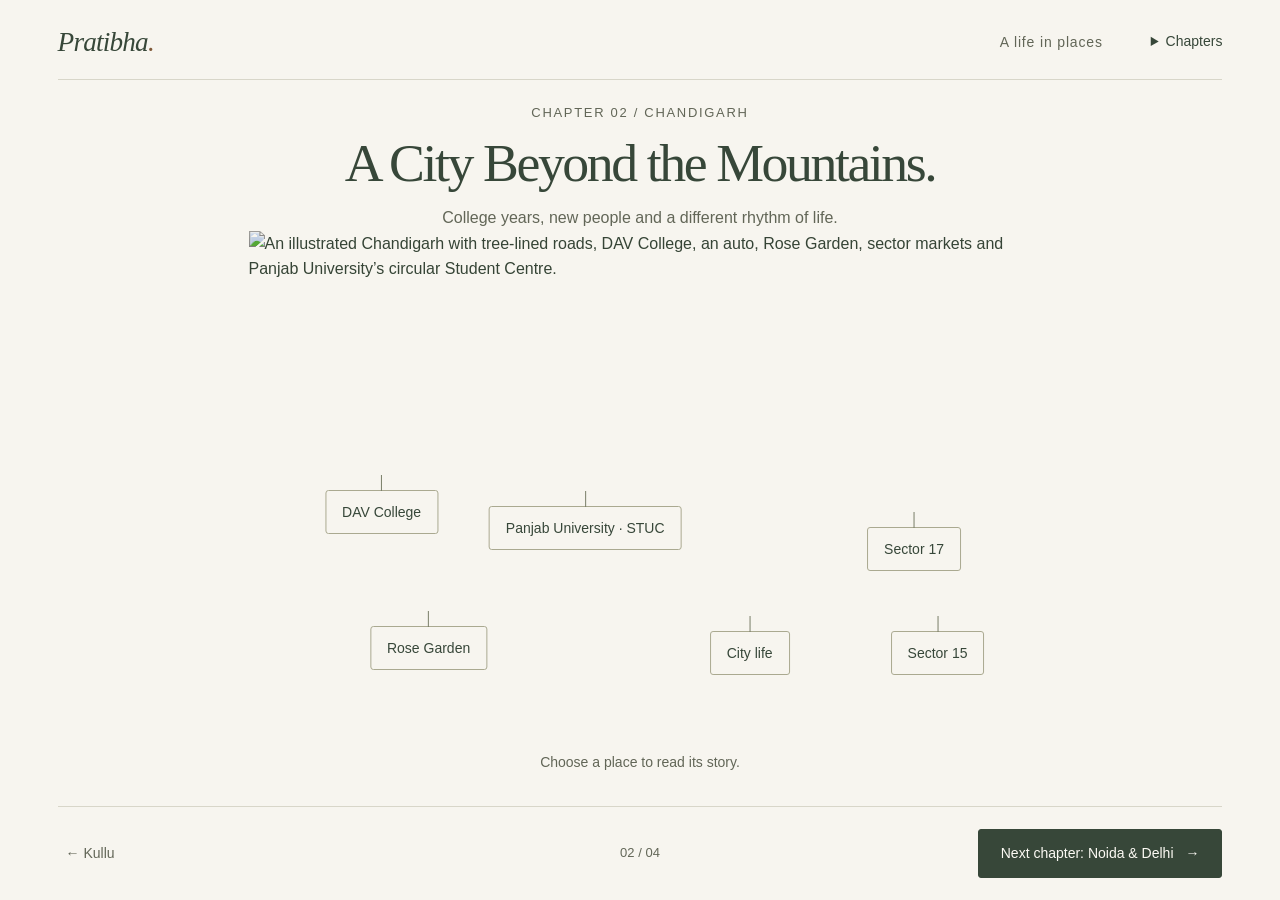
==== chandigarh/index.html @ a3001aca "Publish illustrated personal website" ====
<!doctype html>
<html lang="en">
<head>
  <meta charset="utf-8">
  <meta name="viewport" content="width=device-width, initial-scale=1">
  <meta name="theme-color" content="#f7f5ef">
  <meta name="description" content="After completing school in Kullu, I moved to Chandigarh to pursue my graduation.">
  <title>Chandigarh · Dr. Pratibha Thakur</title>
  <link rel="icon" type="image/svg+xml" href="data:image/svg+xml,%3Csvg xmlns='http://www.w3.org/2000/svg' viewBox='0 0 40 40'%3E%3Crect width='40' height='40' rx='8' fill='%23f7f5ef'/%3E%3Ctext x='11' y='30' font-family='Georgia,serif' font-size='31' fill='%23374739'%3EP%3C/text%3E%3C/svg%3E">
  <link rel="stylesheet" href="/style.css?v=6">
  <link rel="preload" as="image" href="https://pratibha-physics-studio.thakurpratibha227.chatgpt.site/assets/chandigarh-landmarks.webp">
  <script type="module" src="/app.js?v=5"></script>
</head>
<body data-chapter="chandigarh">
  <a class="skip-link" href="#main">Skip to the story</a>
  <header class="site-header">
    <a class="wordmark" href="/" aria-label="Pratibha, back to Kullu">Pratibha<span>.</span></a>
    <span class="site-description">A life in places</span>
    <details class="chapter-menu">
      <summary>Chapters</summary>
      <nav aria-label="Choose a chapter"><a href="/"><span>01</span> Kullu Valley</a><a href="/chandigarh/" aria-current="page"><span>02</span> Chandigarh</a><a href="/noida-delhi/"><span>03</span> Noida &amp; Delhi</a><a href="/goa/"><span>04</span> Goa</a></nav>
    </details>
  </header>
  <main id="main">
    <section class="chapter" aria-labelledby="chapter-title">
      <div class="chapter-heading">
        <p class="eyebrow">Chapter 02 / Chandigarh</p>
        <h1 id="chapter-title">A City Beyond the Mountains.</h1>
        <p class="chapter-subtitle">College years, new people and a different rhythm of life.</p>
      </div>
      <figure class="scene">
        <div class="canvas">
          <img class="scene-art" src="https://pratibha-physics-studio.thakurpratibha227.chatgpt.site/assets/chandigarh-landmarks.webp" width="1536" height="1024" fetchpriority="high" alt="An illustrated Chandigarh with tree-lined roads, DAV College, an auto, Rose Garden, sector markets and Panjab University’s circular Student Centre.">
          <div class="hotspots" aria-label="Stories from Chandigarh">
            <button class="hotspot" type="button" style="--x:17%;--y:54%" data-open-memory="memory-college" aria-haspopup="dialog" aria-controls="memory-college">DAV College</button>
            <button class="hotspot" type="button" style="--x:64%;--y:81%" data-open-memory="memory-city" aria-haspopup="dialog" aria-controls="memory-city">City life</button>
            <button class="hotspot" type="button" style="--x:23%;--y:80%" data-open-memory="memory-rose-garden" aria-haspopup="dialog" aria-controls="memory-rose-garden">Rose Garden</button>
            <button class="hotspot" type="button" style="--x:85%;--y:61%" data-open-memory="memory-sector-17" aria-haspopup="dialog" aria-controls="memory-sector-17">Sector 17</button>
            <button class="hotspot" type="button" style="--x:43%;--y:57%" data-open-memory="memory-stuc" aria-haspopup="dialog" aria-controls="memory-stuc">Panjab University · STUC</button>
            <button class="hotspot" type="button" style="--x:88%;--y:81%" data-open-memory="memory-market" aria-haspopup="dialog" aria-controls="memory-market">Sector 15</button>
          </div>
        </div>
        <figcaption>Choose a place to read its story.</figcaption>
      </figure>
    </section>
    <noscript><div class="no-script-stories"><details><summary>DAV College</summary><p>After completing school in Kullu, I moved to Chandigarh to pursue my graduation.</p><p>I studied at DAV College, Sector 10, Chandigarh, affiliated with Panjab University. It was my first sustained experience of living and studying away from the mountains.</p></details><details><summary>City life</summary><p>Chandigarh introduced me to a different rhythm of life—planned roads, tree-lined avenues, college corridors and people from different cultures and ethnicities.</p><p>It was my first experience of living in a city shaped by movement, diversity and everyday encounters.</p></details><details><summary>Rose Garden</summary><p>The Rose Garden brought a quieter side of the city into my college years—open paths, old trees and colour within Chandigarh’s carefully planned landscape.</p></details><details><summary>Sector 17</summary><p>Sector 17 belonged to the everyday life of the city: its open spaces, shops, movement and familiar meeting points.</p></details><details><summary>Panjab University · STUC</summary><p>The Student Centre was one of the recognisable places of my university years—a busy, circular landmark at the heart of campus life.</p></details><details><summary>Sector 15</summary><p>Sector 15 became part of the wider memory of Chandigarh: a familiar market and one of the places beyond the classroom that stayed with me.</p></details></div></noscript>
  </main>
  <footer class="journey-footer">
    <nav class="chapter-pagination" aria-label="Continue the journey">
      <a class="page-link previous" href="/"><span aria-hidden="true">←</span> Kullu</a>
      <span class="page-count">02 / 04</span>
      <a class="page-link next" href="/noida-delhi/">Next chapter: Noida &amp; Delhi <span aria-hidden="true">→</span></a>
    </nav>
  </footer>
  <dialog id="memory-college" aria-labelledby="title-college" aria-describedby="body-college">
    <div class="memory-sheet">
      <div class="memory-topline"><span class="eyebrow">Chandigarh</span><button type="button" data-close-memory>Close <span aria-hidden="true">×</span></button></div>
      <p class="memory-context">DAV College, Sector 10 · Chandigarh</p>
      <h2 id="title-college">A City Beyond the Mountains.</h2>
      <div id="body-college" class="memory-body"><p>After completing school in Kullu, I moved to Chandigarh to pursue my graduation.</p><p>I studied at DAV College, Sector 10, Chandigarh, affiliated with Panjab University. It was my first sustained experience of living and studying away from the mountains.</p></div>
      <button type="button" class="return-button" data-close-memory>Back to the landscape <span aria-hidden="true">←</span></button>
    </div>
  </dialog>
  <dialog id="memory-city" aria-labelledby="title-city" aria-describedby="body-city">
    <div class="memory-sheet">
      <div class="memory-topline"><span class="eyebrow">Chandigarh</span><button type="button" data-close-memory>Close <span aria-hidden="true">×</span></button></div>
      <p class="memory-context">Living in Chandigarh</p>
      <h2 id="title-city">City life.</h2>
      <div id="body-city" class="memory-body"><p>Chandigarh introduced me to a different rhythm of life—planned roads, tree-lined avenues, college corridors and people from different cultures and ethnicities.</p><p>It was my first experience of living in a city shaped by movement, diversity and everyday encounters.</p></div>
      <button type="button" class="return-button" data-close-memory>Back to the landscape <span aria-hidden="true">←</span></button>
    </div>
  </dialog>
  <dialog id="memory-rose-garden" aria-labelledby="title-rose-garden" aria-describedby="body-rose-garden">
    <div class="memory-sheet">
      <div class="memory-topline"><span class="eyebrow">Chandigarh</span><button type="button" data-close-memory>Close <span aria-hidden="true">×</span></button></div>
      <p class="memory-context">Chandigarh · Rose Garden</p>
      <h2 id="title-rose-garden">Rose Garden.</h2>
      <div id="body-rose-garden" class="memory-body"><p>The Rose Garden brought a quieter side of the city into my college years—open paths, old trees and colour within Chandigarh’s carefully planned landscape.</p></div>
      <button type="button" class="return-button" data-close-memory>Back to the landscape <span aria-hidden="true">←</span></button>
    </div>
  </dialog>
  <dialog id="memory-sector-17" aria-labelledby="title-sector-17" aria-describedby="body-sector-17">
    <div class="memory-sheet">
      <div class="memory-topline"><span class="eyebrow">Chandigarh</span><button type="button" data-close-memory>Close <span aria-hidden="true">×</span></button></div>
      <p class="memory-context">Chandigarh · Sector 17</p>
      <h2 id="title-sector-17">Sector 17.</h2>
      <div id="body-sector-17" class="memory-body"><p>Sector 17 belonged to the everyday life of the city: its open spaces, shops, movement and familiar meeting points.</p></div>
      <button type="button" class="return-button" data-close-memory>Back to the landscape <span aria-hidden="true">←</span></button>
    </div>
  </dialog>
  <dialog id="memory-stuc" aria-labelledby="title-stuc" aria-describedby="body-stuc">
    <div class="memory-sheet">
      <div class="memory-topline"><span class="eyebrow">Chandigarh</span><button type="button" data-close-memory>Close <span aria-hidden="true">×</span></button></div>
      <p class="memory-context">Panjab University · Student Centre</p>
      <h2 id="title-stuc">Panjab University STUC.</h2>
      <div id="body-stuc" class="memory-body"><p>The Student Centre was one of the recognisable places of my university years—a busy, circular landmark at the heart of campus life.</p></div>
      <button type="button" class="return-button" data-close-memory>Back to the landscape <span aria-hidden="true">←</span></button>
    </div>
  </dialog>
  <dialog id="memory-market" aria-labelledby="title-market" aria-describedby="body-market">
    <div class="memory-sheet">
      <div class="memory-topline"><span class="eyebrow">Chandigarh</span><button type="button" data-close-memory>Close <span aria-hidden="true">×</span></button></div>
      <p class="memory-context">Chandigarh · Sector 15</p>
      <h2 id="title-market">Sector 15.</h2>
      <div id="body-market" class="memory-body"><p>Sector 15 became part of the wider memory of Chandigarh: a familiar market and one of the places beyond the classroom that stayed with me.</p></div>
      <button type="button" class="return-button" data-close-memory>Back to the landscape <span aria-hidden="true">←</span></button>
    </div>
  </dialog>
</body>
</html>
---- style.css ----
:root{color-scheme:light;--paper:#f7f5ef;--ink:#374739;--muted:#626657;--line:#d8d6c9;--accent:#805939;--sheet:#fcfaf4;--serif:Georgia,'Times New Roman',serif;--sans:'Trebuchet MS',Arial,sans-serif}
*{box-sizing:border-box}
html{font-size:16px;scroll-behavior:smooth}
body{margin:0;background:var(--paper);color:var(--ink);font-family:var(--sans);font-size:1rem;line-height:1.6;min-height:100svh;display:flex;flex-direction:column}
a{color:inherit;text-underline-offset:5px}
button{font:inherit;color:inherit;cursor:pointer}
button,a{-webkit-tap-highlight-color:transparent}
button:focus-visible,a:focus-visible,h1:focus-visible{outline:2px solid var(--accent);outline-offset:6px}
button:hover,a:hover{color:var(--accent)}
[hidden]{display:none!important}
.skip-link{position:absolute;top:8px;left:16px;transform:translateY(-180%);z-index:10;background:var(--sheet);padding:12px 20px}
.skip-link:focus{transform:none}
.site-header{display:flex;align-items:center;justify-content:space-between;gap:20px;margin:0 4.5vw;padding:20px 0 15px;border-bottom:1px solid var(--line)}
.wordmark{font:italic 1.7rem var(--serif);text-decoration:none;letter-spacing:-.05rem}
.wordmark span{color:var(--accent)}
.site-description{font-size:.875rem;letter-spacing:.06em;color:var(--muted);margin-left:auto;margin-right:28px}
.chapter-menu{position:relative;font-size:.875rem;z-index:5}
.chapter-menu summary{cursor:pointer;min-height:44px;padding:10px 0}
.chapter-menu nav{position:absolute;right:0;top:100%;width:230px;background:var(--sheet);border:1px solid var(--line);padding:8px}
.chapter-menu nav a{display:flex;gap:16px;text-decoration:none;padding:12px;min-height:44px}
.chapter-menu nav a span{font-size:.8125rem;color:var(--muted)}
.chapter-menu nav a[aria-current=page]{background:#e7e9dd}
.chapter-menu summary:focus-visible{outline:2px solid var(--accent);outline-offset:4px}
main{flex:1;width:100%}
.chapter-heading{text-align:center;padding:23px 20px 0}
.eyebrow{font-size:.8125rem;line-height:1.6;letter-spacing:.13em;text-transform:uppercase;color:var(--muted);margin:0 0 9px}
h1{font:400 clamp(2.15rem,4.2vw,3.75rem)/1.12 var(--serif);letter-spacing:-.045em;margin:0 auto;max-width:1000px;text-wrap:balance}
h1:focus:not(:focus-visible){outline:none}
.chapter-subtitle{font-size:1rem;color:var(--muted);margin:12px auto 0;max-width:720px;text-wrap:balance;line-height:1.6}
.scene{margin:0 auto;max-width:1440px;padding:0 20px}
.canvas{position:relative;width:min(100%,calc(58svh * 1.5));aspect-ratio:3/2;margin:0 auto}
.scene-art{display:block;width:100%;height:100%;object-fit:contain;mix-blend-mode:multiply;transition:opacity .2s ease;user-select:none;-webkit-user-drag:none}
.scene-art.loading{opacity:.45}
.hotspots{position:absolute;inset:0}
.hotspot{position:absolute;left:var(--x);top:var(--y);transform:translate(-50%,-50%);font-size:.875rem;line-height:1.3;min-height:44px;padding:9px 16px;background:var(--paper);border:1px solid #aaa990;border-radius:3px;white-space:nowrap;transition:background .2s,border-color .2s,transform .2s;text-decoration:none}
.hotspot::before{content:'';position:absolute;left:50%;bottom:100%;width:1px;height:16px;background:#797e68;transform:translateX(-50%)}
.hotspot:hover{background:#fdfbf5;border-color:var(--accent);transform:translate(-50%,calc(-50% - 3px))}
.hotspot:focus-visible{outline-offset:4px}
figcaption{text-align:center;color:var(--muted);font-size:.875rem;margin:-2px 0 16px}
.journey-footer{width:calc(100% - 9vw);max-width:1400px;margin:0 auto;padding:0 0 14px}
.chapter-contact{margin:0 0 18px;text-align:center;font-size:1rem}
.chapter-contact a{display:inline-block;max-width:100%;padding:10px 4px;min-height:44px;overflow-wrap:anywhere}
.chapter-nav{border-top:1px solid var(--line);border-bottom:1px solid var(--line);display:flex;justify-content:center;gap:clamp(20px,5vw,84px);padding:14px 8px}
.chapter-nav a{font-size:.9375rem;text-decoration:none;color:var(--muted);position:relative;padding:5px 0;white-space:nowrap}
.chapter-nav a[aria-current='page']{color:var(--ink)}
.chapter-nav a[aria-current='page']::after{content:'';height:2px;background:var(--ink);position:absolute;bottom:-15px;left:0;right:0}
.chapter-number{font-size:.75rem;color:var(--muted);margin-right:8px;letter-spacing:.07em}
.chapter-pagination{display:grid;grid-template-columns:1fr auto 1fr;align-items:center;gap:18px;min-height:80px;border-top:1px solid var(--line);padding-top:14px}
.page-count{grid-column:2;font-size:.8125rem;color:var(--muted)}
.page-link{font-size:.875rem;line-height:1.4;text-decoration:none;padding:10px 0}
#previous-chapter{grid-column:1;grid-row:1}
.previous{grid-column:1;grid-row:1;color:var(--muted)}
.next{grid-column:3;grid-row:1;justify-self:end;text-align:center;background:var(--ink);color:var(--sheet);padding:14px 22px;min-height:48px;border:1px solid var(--ink);border-radius:3px}
.next:hover{background:#465943;color:#fff}
.page-link span{margin-left:8px}
.no-script{text-align:center;padding:20px}
.sr-only{position:absolute;width:1px;height:1px;padding:0;margin:-1px;overflow:hidden;clip:rect(0,0,0,0);white-space:nowrap;border:0}
dialog{border:1px solid var(--line);padding:0;background:var(--sheet);color:var(--ink);width:min(550px,calc(100% - 32px));max-height:calc(100svh - 48px);border-radius:3px;overflow:auto}
dialog::backdrop{background:rgba(36,47,38,.35)}
dialog[open]{animation:sheet-in .25s ease-out}
.memory-sheet{padding:28px 35px 30px}
.memory-topline{display:flex;justify-content:space-between;align-items:center;gap:12px;padding-bottom:20px;border-bottom:1px solid var(--line);margin-bottom:27px}
.memory-topline .eyebrow{margin:0}
.memory-topline button{background:none;border:0;padding:8px 0 8px 12px;font-size:.875rem;min-height:44px}
.memory-topline button span{margin-left:8px;font-size:1.25rem}
.no-script-stories{margin:20px auto;max-width:650px;padding:0 24px}
.no-script-stories details{border-top:1px solid var(--line);padding:14px 0}
.memory-context{color:var(--muted);font-size:.8125rem;margin:0 0 13px}
h2{font:400 clamp(2rem,5vw,2.6rem)/1.15 var(--serif);letter-spacing:-.035em;margin:0 0 23px;text-wrap:balance}
.memory-body p{margin:0 0 17px;font-size:1rem;line-height:1.8}
.return-button{background:none;border:0;border-top:1px solid var(--line);margin-top:15px;padding:20px 0 0;width:100%;display:flex;justify-content:space-between;text-align:left;font-size:.875rem;min-height:44px}
@keyframes sheet-in{from{opacity:0;transform:translateY(10px)}to{opacity:1;transform:translateY(0)}}
@media(min-width:1600px){.canvas{width:min(1200px,calc(60svh * 1.5))}.chapter-heading{padding-top:30px}}
@media(max-width:760px){
 .site-header{margin:0 6vw;padding-top:18px}.wordmark{font-size:1.5rem}.site-description{display:none}.chapter-menu{font-size:.875rem}
 .chapter-heading{padding:29px 22px 8px}h1{font-size:clamp(2rem,6.5vw,3rem)}.chapter-subtitle{font-size:.9375rem;max-width:470px}
 .scene{padding:0 12px}.canvas{width:100%;aspect-ratio:auto}.scene-art{aspect-ratio:3/2;height:auto}
 .hotspots{position:relative;display:flex;justify-content:center;flex-wrap:wrap;gap:8px;padding:0 8px;margin-top:-4px}
 .hotspot{position:static;transform:none;font-size:.875rem;padding:10px 13px;white-space:normal;min-height:44px}.hotspot::before{display:none}.hotspot:hover{transform:none}
 figcaption{margin:14px 0 22px;font-size:.8125rem}
 .journey-footer{width:88%;padding-top:12px}.chapter-nav{gap:10px;justify-content:space-between;flex-wrap:wrap;padding:12px 0}
 .chapter-nav a{font-size:.8125rem;min-height:42px;display:flex;align-items:center}.chapter-number{display:none}
 .chapter-nav a[aria-current='page']::after{bottom:-13px}.chapter-pagination{gap:10px;grid-template-columns:1fr auto}.page-count{font-size:.8125rem;grid-column:2;grid-row:1}.page-link{font-size:.875rem}.next{grid-row:2;grid-column:1/-1;justify-self:stretch;margin-top:8px}
}
@media(max-width:390px){.site-description{max-width:100px;text-align:right}.chapter-subtitle{font-size:.875rem}.chapter-pagination{grid-template-columns:1fr auto}.next{grid-column:1/-1}.chapter-nav{gap:8px}.memory-sheet{padding:20px 23px}.hotspots{gap:6px}.hotspot{padding:10px}}
@media(prefers-reduced-motion:reduce){html{scroll-behavior:auto}*,*::before,*::after{animation:none!important;transition:none!important}}
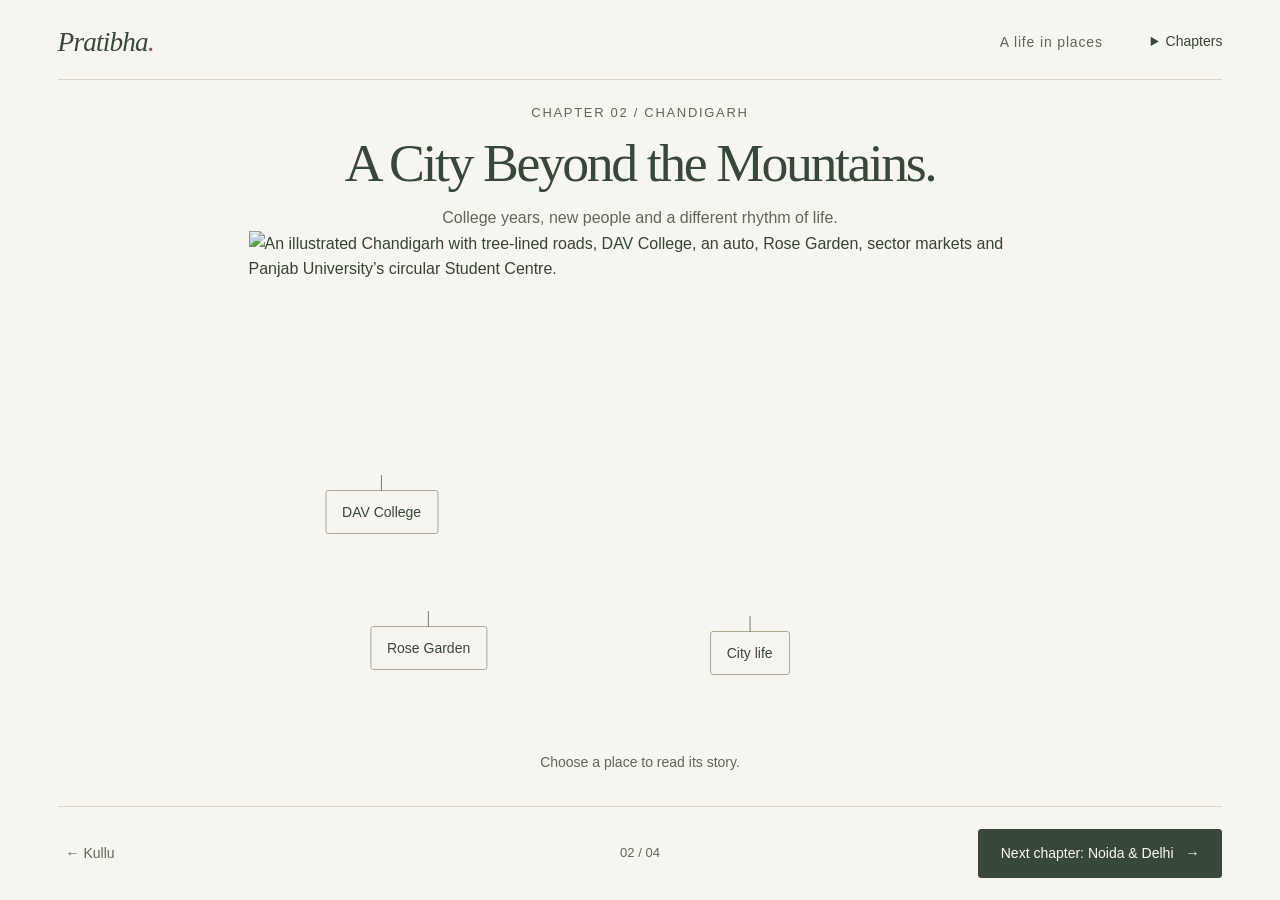
==== commit 71c22c16: "Simplify Chandigarh chapter stories" ====
--- a/chandigarh/index.html
+++ b/chandigarh/index.html
@@ -35,15 +35,12 @@
             <button class="hotspot" type="button" style="--x:17%;--y:54%" data-open-memory="memory-college" aria-haspopup="dialog" aria-controls="memory-college">DAV College</button>
             <button class="hotspot" type="button" style="--x:64%;--y:81%" data-open-memory="memory-city" aria-haspopup="dialog" aria-controls="memory-city">City life</button>
             <button class="hotspot" type="button" style="--x:23%;--y:80%" data-open-memory="memory-rose-garden" aria-haspopup="dialog" aria-controls="memory-rose-garden">Rose Garden</button>
-            <button class="hotspot" type="button" style="--x:85%;--y:61%" data-open-memory="memory-sector-17" aria-haspopup="dialog" aria-controls="memory-sector-17">Sector 17</button>
-            <button class="hotspot" type="button" style="--x:43%;--y:57%" data-open-memory="memory-stuc" aria-haspopup="dialog" aria-controls="memory-stuc">Panjab University · STUC</button>
-            <button class="hotspot" type="button" style="--x:88%;--y:81%" data-open-memory="memory-market" aria-haspopup="dialog" aria-controls="memory-market">Sector 15</button>
           </div>
         </div>
         <figcaption>Choose a place to read its story.</figcaption>
       </figure>
     </section>
-    <noscript><div class="no-script-stories"><details><summary>DAV College</summary><p>After completing school in Kullu, I moved to Chandigarh to pursue my graduation.</p><p>I studied at DAV College, Sector 10, Chandigarh, affiliated with Panjab University. It was my first sustained experience of living and studying away from the mountains.</p></details><details><summary>City life</summary><p>Chandigarh introduced me to a different rhythm of life—planned roads, tree-lined avenues, college corridors and people from different cultures and ethnicities.</p><p>It was my first experience of living in a city shaped by movement, diversity and everyday encounters.</p></details><details><summary>Rose Garden</summary><p>The Rose Garden brought a quieter side of the city into my college years—open paths, old trees and colour within Chandigarh’s carefully planned landscape.</p></details><details><summary>Sector 17</summary><p>Sector 17 belonged to the everyday life of the city: its open spaces, shops, movement and familiar meeting points.</p></details><details><summary>Panjab University · STUC</summary><p>The Student Centre was one of the recognisable places of my university years—a busy, circular landmark at the heart of campus life.</p></details><details><summary>Sector 15</summary><p>Sector 15 became part of the wider memory of Chandigarh: a familiar market and one of the places beyond the classroom that stayed with me.</p></details></div></noscript>
+    <noscript><div class="no-script-stories"><details><summary>DAV College</summary><p>After completing school in Kullu, I moved to Chandigarh to pursue my graduation.</p><p>I studied at DAV College, Sector 10, Chandigarh, affiliated with Panjab University. It was my first sustained experience of living and studying away from the mountains.</p></details><details><summary>City life</summary><p>Chandigarh introduced me to a different rhythm of life—planned roads, tree-lined avenues, college corridors and people from different cultures and ethnicities.</p><p>It was my first experience of living in a city shaped by movement, diversity and everyday encounters.</p></details><details><summary>Rose Garden</summary><p>The Rose Garden brought a quieter side of the city into my college years—open paths, old trees and colour within Chandigarh’s carefully planned landscape.</p></details></div></noscript>
   </main>
   <footer class="journey-footer">
     <nav class="chapter-pagination" aria-label="Continue the journey">
@@ -79,32 +76,5 @@
       <button type="button" class="return-button" data-close-memory>Back to the landscape <span aria-hidden="true">←</span></button>
     </div>
   </dialog>
-  <dialog id="memory-sector-17" aria-labelledby="title-sector-17" aria-describedby="body-sector-17">
-    <div class="memory-sheet">
-      <div class="memory-topline"><span class="eyebrow">Chandigarh</span><button type="button" data-close-memory>Close <span aria-hidden="true">×</span></button></div>
-      <p class="memory-context">Chandigarh · Sector 17</p>
-      <h2 id="title-sector-17">Sector 17.</h2>
-      <div id="body-sector-17" class="memory-body"><p>Sector 17 belonged to the everyday life of the city: its open spaces, shops, movement and familiar meeting points.</p></div>
-      <button type="button" class="return-button" data-close-memory>Back to the landscape <span aria-hidden="true">←</span></button>
-    </div>
-  </dialog>
-  <dialog id="memory-stuc" aria-labelledby="title-stuc" aria-describedby="body-stuc">
-    <div class="memory-sheet">
-      <div class="memory-topline"><span class="eyebrow">Chandigarh</span><button type="button" data-close-memory>Close <span aria-hidden="true">×</span></button></div>
-      <p class="memory-context">Panjab University · Student Centre</p>
-      <h2 id="title-stuc">Panjab University STUC.</h2>
-      <div id="body-stuc" class="memory-body"><p>The Student Centre was one of the recognisable places of my university years—a busy, circular landmark at the heart of campus life.</p></div>
-      <button type="button" class="return-button" data-close-memory>Back to the landscape <span aria-hidden="true">←</span></button>
-    </div>
-  </dialog>
-  <dialog id="memory-market" aria-labelledby="title-market" aria-describedby="body-market">
-    <div class="memory-sheet">
-      <div class="memory-topline"><span class="eyebrow">Chandigarh</span><button type="button" data-close-memory>Close <span aria-hidden="true">×</span></button></div>
-      <p class="memory-context">Chandigarh · Sector 15</p>
-      <h2 id="title-market">Sector 15.</h2>
-      <div id="body-market" class="memory-body"><p>Sector 15 became part of the wider memory of Chandigarh: a familiar market and one of the places beyond the classroom that stayed with me.</p></div>
-      <button type="button" class="return-button" data-close-memory>Back to the landscape <span aria-hidden="true">←</span></button>
-    </div>
-  </dialog>
 </body>
 </html>
